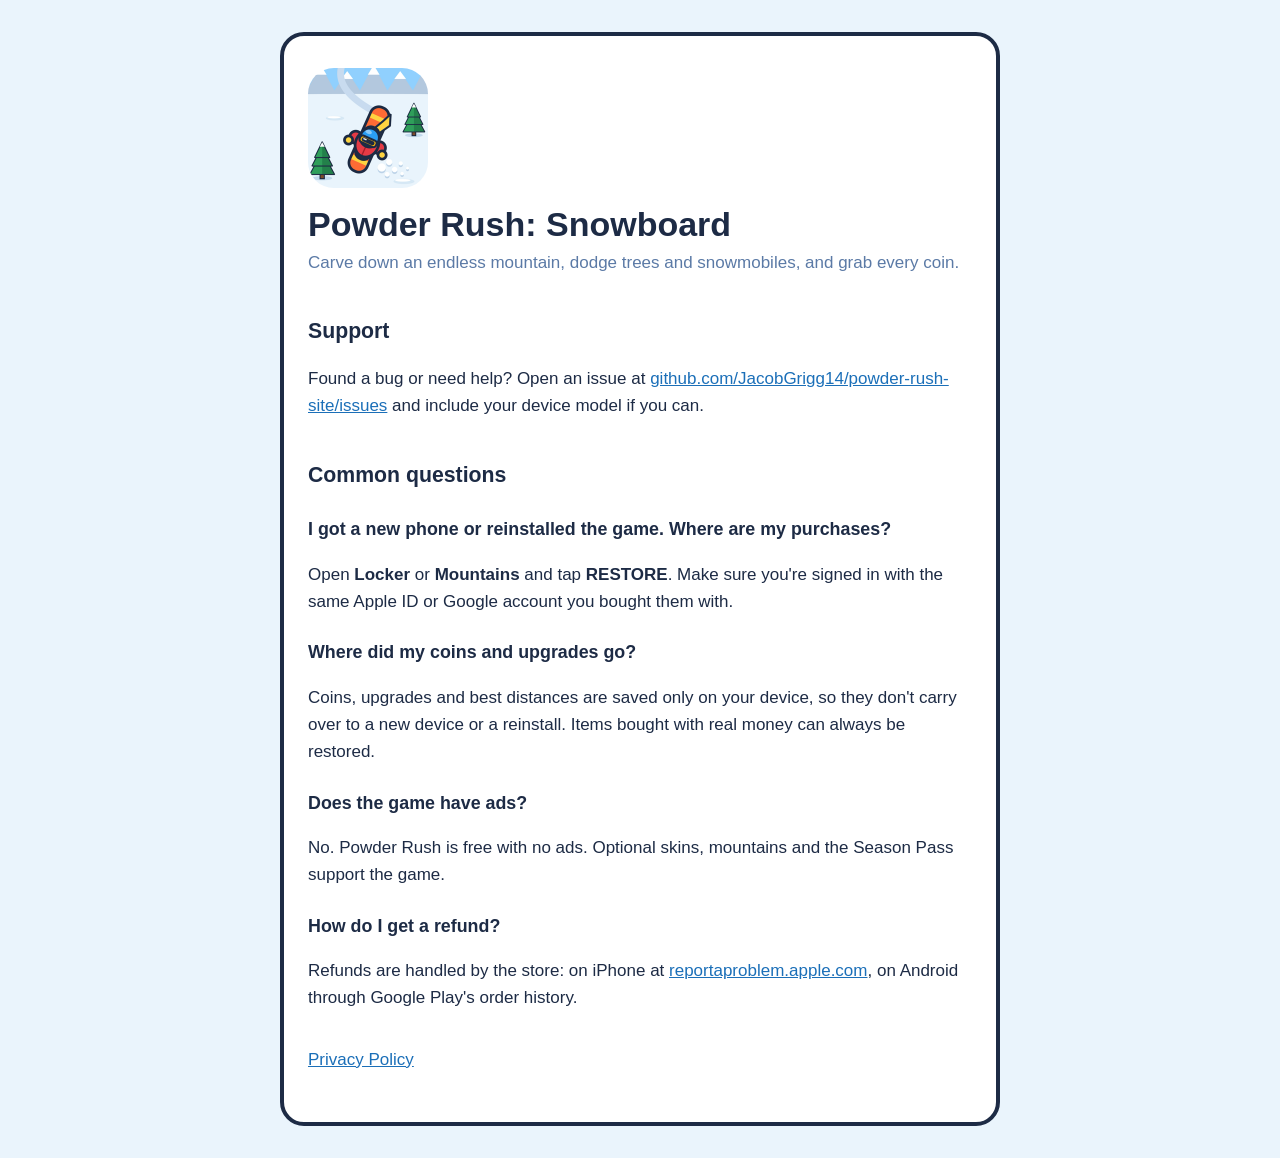
==== index.html @ fe823a9f "Add support page and privacy policy for Powder Rush" ====
<!doctype html>
<html lang="en">
<head>
  <meta charset="utf-8">
  <meta name="viewport" content="width=device-width, initial-scale=1">
  <title>Powder Rush: Snowboard – Support</title>
  <link rel="stylesheet" href="style.css">
  <link rel="icon" href="icon.png">
</head>
<body>
  <main>
    <img class="icon" src="icon.png" alt="Powder Rush app icon" width="120" height="120">
    <h1>Powder Rush: Snowboard</h1>
    <p class="meta">Carve down an endless mountain, dodge trees and snowmobiles, and grab every coin.</p>

    <h2>Support</h2>
    <p>Found a bug or need help? Open an issue at <a href="https://github.com/JacobGrigg14/powder-rush-site/issues">github.com/JacobGrigg14/powder-rush-site/issues</a> and include your device model if you can.</p>

    <h2>Common questions</h2>
    <h3>I got a new phone or reinstalled the game. Where are my purchases?</h3>
    <p>
      Open <strong>Locker</strong> or <strong>Mountains</strong> and tap <strong>RESTORE</strong>.
      Make sure you're signed in with the same Apple ID or Google account you bought them with.
    </p>
    <h3>Where did my coins and upgrades go?</h3>
    <p>
      Coins, upgrades and best distances are saved only on your device, so they don't carry over to a new
      device or a reinstall. Items bought with real money can always be restored.
    </p>
    <h3>Does the game have ads?</h3>
    <p>No. Powder Rush is free with no ads. Optional skins, mountains and the Season Pass support the game.</p>
    <h3>How do I get a refund?</h3>
    <p>
      Refunds are handled by the store: on iPhone at <a href="https://reportaproblem.apple.com">reportaproblem.apple.com</a>,
      on Android through Google Play's order history.
    </p>

    <p class="links"><a href="privacy.html">Privacy Policy</a></p>
  </main>
</body>
</html>
---- style.css ----
:root {
  --ink: #1d2b45;
  --muted: #5b7aa6;
  --bg: #eaf4fc;
  --card: #ffffff;
  --accent: #ff6b35;
  --sky: #8fd0ff;
}

* { box-sizing: border-box; }

body {
  margin: 0;
  background: var(--bg);
  color: var(--ink);
  font: 17px/1.6 -apple-system, BlinkMacSystemFont, "Segoe UI", Roboto, Helvetica, Arial, sans-serif;
}

main {
  max-width: 720px;
  margin: 32px auto;
  padding: 32px 24px;
  background: var(--card);
  border: 4px solid var(--ink);
  border-radius: 24px;
}

@media (max-width: 760px) {
  main { margin: 16px; padding: 24px 18px; }
}

h1 { font-size: 2em; line-height: 1.2; margin: 0 0 4px; }
h2 { font-size: 1.25em; margin: 1.8em 0 0.4em; }
h3 { font-size: 1.05em; margin: 1.3em 0 0.2em; }
.meta { color: var(--muted); margin-top: 0; }
a { color: #1b6fb8; }
.back { margin: 0 0 12px; }
.back a { text-decoration: none; }

.summary {
  background: #fff3c4;
  border: 3px solid #ffd23f;
  border-radius: 16px;
  padding: 14px 18px;
  margin: 20px 0;
}

.icon { border-radius: 26px; display: block; margin-bottom: 16px; }
.links { margin-top: 2em; }
li { margin: 4px 0; }
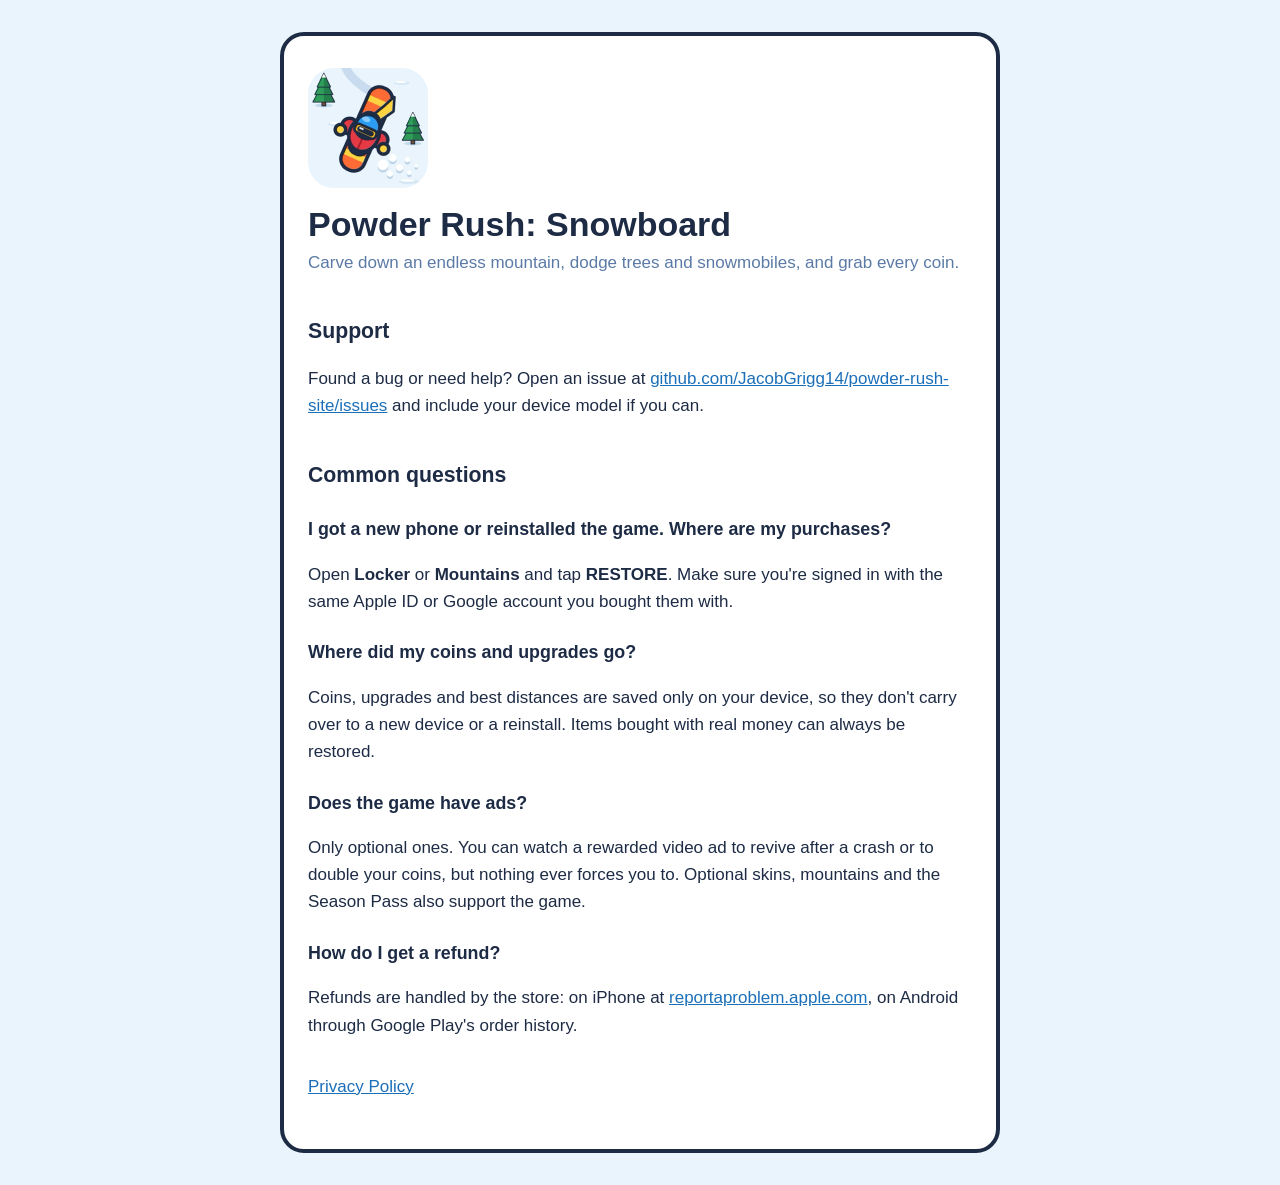
==== commit eab698f4: "Update privacy policy and FAQ for AdMob rewarded ads" ====
--- a/index.html
+++ b/index.html
@@ -28,7 +28,7 @@
       device or a reinstall. Items bought with real money can always be restored.
     </p>
     <h3>Does the game have ads?</h3>
-    <p>No. Powder Rush is free with no ads. Optional skins, mountains and the Season Pass support the game.</p>
+    <p>Only optional ones. You can watch a rewarded video ad to revive after a crash or to double your coins, but nothing ever forces you to. Optional skins, mountains and the Season Pass also support the game.</p>
     <h3>How do I get a refund?</h3>
     <p>
       Refunds are handled by the store: on iPhone at <a href="https://reportaproblem.apple.com">reportaproblem.apple.com</a>,
